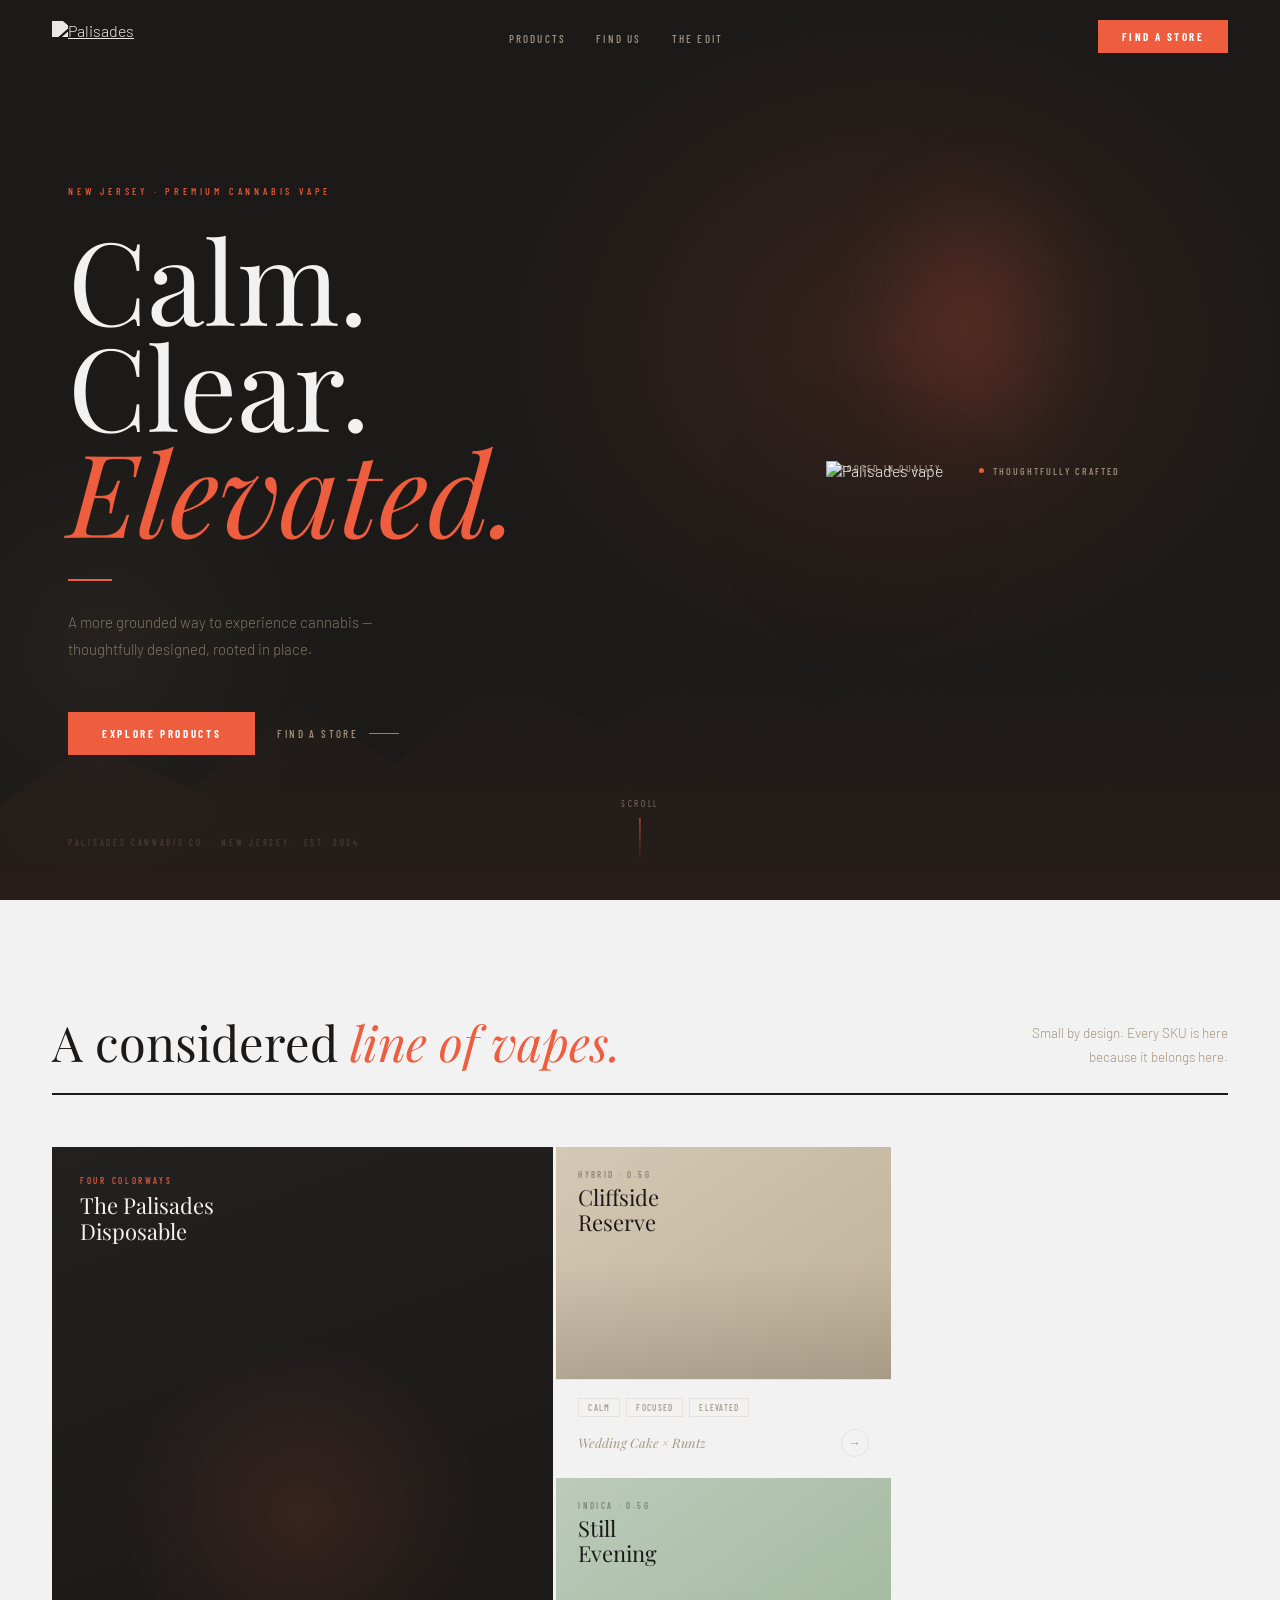
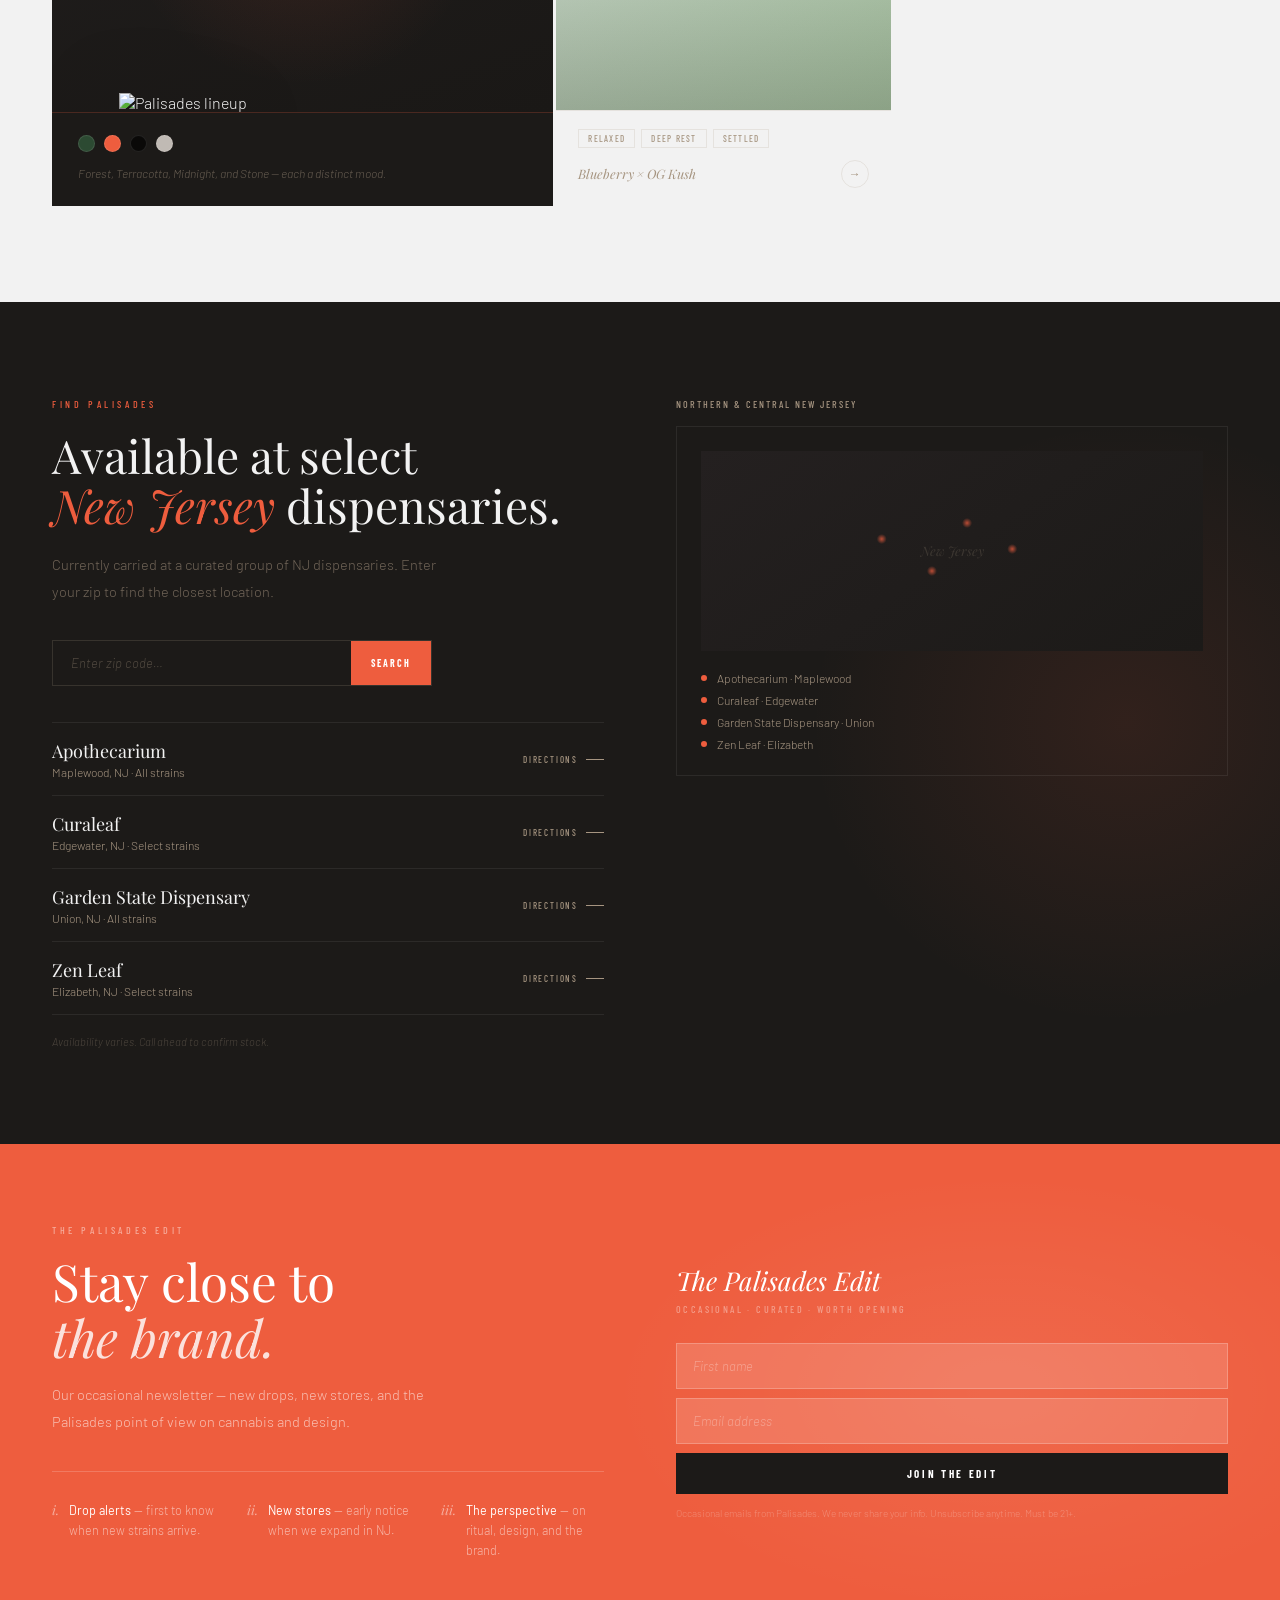
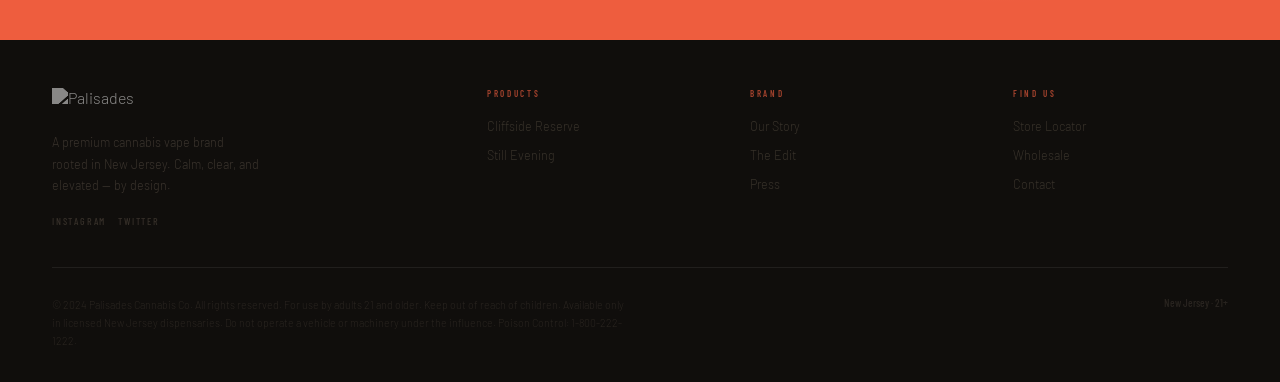
==== src/index.html @ c538869a "Initial commit - Palisades website" ====
<!DOCTYPE html>
<html lang="en">
<head>
<meta charset="UTF-8"/>
<meta name="viewport" content="width=device-width, initial-scale=1.0"/>
<title>Palisades — Calm. Clear. Elevated.</title>
<link rel="preconnect" href="https://fonts.googleapis.com"/>
<link rel="preconnect" href="https://fonts.gstatic.com" crossorigin/>
<link href="https://fonts.googleapis.com/css2?family=Playfair+Display:ital,wght@0,400;0,700;1,400;1,700&family=Barlow+Condensed:wght@300;400;500;600;700&family=Barlow:wght@300;400&display=swap" rel="stylesheet"/>
<style>

:root {
  --orange:    #EE5D3E;
  --orange-dk: #D44A2C;
  --light:     #F2F2F2;
  --taupe:     #A69581;
  --ink:       #1C1A18;
  --deep:      #100E0C;
  --line:      rgba(166,149,129,0.18);
  --line-dark: rgba(255,255,255,0.07);
}

*,*::before,*::after { margin:0; padding:0; box-sizing:border-box; }
html { scroll-behavior:smooth; }
body {
  background: var(--ink);
  color: var(--light);
  font-family: 'Barlow', sans-serif;
  font-weight: 300;
  overflow-x: hidden;
}
body::after {
  content:''; position:fixed; inset:0; pointer-events:none; z-index:997; opacity:.2;
  background-image:url("data:image/svg+xml,%3Csvg xmlns='http://www.w3.org/2000/svg' width='240' height='240'%3E%3Cfilter id='g'%3E%3CfeTurbulence type='fractalNoise' baseFrequency='.85' numOctaves='4' stitchTiles='stitch'/%3E%3C/filter%3E%3Crect width='240' height='240' filter='url(%23g)' opacity='.05'/%3E%3C/svg%3E");
}

/* ── NAV ── */
nav {
  position:fixed; top:0; left:0; right:0; z-index:300;
  padding:20px 52px;
  display:flex; align-items:center; justify-content:space-between;
  transition:background .4s, border-color .4s;
  border-bottom:1px solid transparent;
}
nav.scrolled {
  background:rgba(28,26,24,.94);
  backdrop-filter:blur(16px);
  border-bottom-color:var(--line-dark);
}
.nav-logo img { height:32px; width:auto; display:block; filter:brightness(0) invert(1); opacity:.9; }
.nav-links { display:flex; gap:30px; list-style:none; }
.nav-links a {
  font-family:'Barlow Condensed',sans-serif;
  font-size:11px; font-weight:500;
  letter-spacing:.2em; text-transform:uppercase;
  color:var(--taupe); text-decoration:none; transition:color .2s;
}
.nav-links a:hover { color:var(--light); }
.nav-cta {
  font-family:'Barlow Condensed',sans-serif;
  font-size:11px; font-weight:700;
  letter-spacing:.22em; text-transform:uppercase;
  color:#fff; background:var(--orange);
  padding:10px 24px; text-decoration:none; transition:background .2s;
}
.nav-cta:hover { background:var(--orange-dk); }

/* ════════════════════════════════
   1. HERO
════════════════════════════════ */
.hero {
  min-height:100vh;
  display:grid; grid-template-columns:52% 48%;
  position:relative; overflow:hidden;
  background:var(--ink);
}
.hero::before {
  content:''; position:absolute; inset:0;
  background:
    radial-gradient(ellipse 55% 65% at 70% 38%, rgba(238,93,62,.13) 0%,transparent 58%),
    radial-gradient(ellipse 35% 50% at 8%  72%, rgba(166,149,129,.06) 0%,transparent 52%);
}
/* cliff silhouette bottom */
.hero::after {
  content:''; position:absolute;
  bottom:0; left:0; right:0; height:28%;
  background:linear-gradient(to top, rgba(238,93,62,.055) 0%, transparent 100%);
  clip-path:polygon(0 62%,7% 38%,15% 56%,23% 22%,31% 46%,39% 8%,47% 32%,56% 2%,64% 24%,72% 0%,80% 18%,88% 4%,95% 14%,100% 6%,100% 100%,0 100%);
}

.hero-l {
  position:relative; z-index:2;
  display:flex; flex-direction:column; justify-content:center;
  padding:140px 68px 100px;
}
.hero-kicker {
  font-family:'Barlow Condensed',sans-serif;
  font-size:10px; font-weight:500;
  letter-spacing:.38em; text-transform:uppercase;
  color:var(--orange); margin-bottom:28px;
  opacity:0; animation:up .8s ease .2s forwards;
}
.hero-h1 {
  font-family:'Playfair Display',serif;
  font-size:clamp(68px,9vw,124px);
  font-weight:400; line-height:.92;
  color:var(--light); margin-bottom:36px;
  opacity:0; animation:up 1s ease .4s forwards;
}
.hero-h1 em { font-style:italic; color:var(--orange); display:block; }

/* thin orange rule */
.hero-rule {
  width:44px; height:2px; background:var(--orange);
  margin-bottom:28px;
  opacity:0; animation:up .9s ease .55s forwards;
}
.hero-p {
  font-size:15px; line-height:1.85;
  color:rgba(166,149,129,.72);
  max-width:360px; margin-bottom:48px;
  opacity:0; animation:up .9s ease .65s forwards;
}
.hero-btns {
  display:flex; align-items:center; gap:22px;
  opacity:0; animation:up .9s ease .8s forwards;
}
.btn-fill {
  font-family:'Barlow Condensed',sans-serif;
  font-size:11px; font-weight:700;
  letter-spacing:.24em; text-transform:uppercase;
  color:#fff; background:var(--orange);
  padding:15px 34px; text-decoration:none; transition:background .2s;
}
.btn-fill:hover { background:var(--orange-dk); }
.btn-ghost {
  font-family:'Barlow Condensed',sans-serif;
  font-size:11px; font-weight:500;
  letter-spacing:.22em; text-transform:uppercase;
  color:var(--taupe); text-decoration:none;
  display:flex; align-items:center; gap:11px; transition:color .2s;
}
.btn-ghost::after {
  content:''; display:block; width:30px; height:1px;
  background:var(--orange); transition:width .3s;
}
.btn-ghost:hover { color:var(--light); }
.btn-ghost:hover::after { width:46px; }

/* hero brand tagline — vertical */
.hero-stamp {
  position:absolute; bottom:52px; left:68px; z-index:2;
  font-family:'Barlow Condensed',sans-serif;
  font-size:9px; font-weight:500;
  letter-spacing:.3em; text-transform:uppercase;
  color:rgba(166,149,129,.28);
  opacity:0; animation:fadeIn .8s ease 1.4s forwards;
}

.hero-r {
  position:relative; z-index:2;
  display:flex; align-items:center; justify-content:center;
  padding:120px 36px 80px;
  opacity:0; animation:fadeIn 1.4s ease .5s forwards;
}
.hero-product {
  position:relative;
  display:flex; align-items:center; justify-content:center;
}
.hero-glow {
  position:absolute;
  width:280px; height:380px; bottom:-32px;
  background:radial-gradient(ellipse at center, rgba(238,93,62,.2) 0%, transparent 62%);
  filter:blur(30px); left:50%; transform:translateX(-50%);
}
.hero-img {
  width:clamp(200px,23vw,300px); height:auto; display:block;
  position:relative; z-index:2;
  filter:drop-shadow(0 44px 72px rgba(0,0,0,.6));
}
.hero-floats {
  position:absolute; inset:0; pointer-events:none;
}
.hf {
  position:absolute;
  font-family:'Barlow Condensed',sans-serif;
  font-size:10px; font-weight:500;
  letter-spacing:.2em; text-transform:uppercase;
  color:var(--taupe);
  display:flex; align-items:center; gap:9px; white-space:nowrap;
}
.hf::before {
  content:''; display:block; width:5px; height:5px;
  border-radius:50%; background:var(--orange); flex-shrink:0;
}
.hf-1 { top:22%; right:0; }
.hf-2 { bottom:28%; left:0; }

/* scroll cue */
.hero-scroll {
  position:absolute; bottom:38px; left:50%; transform:translateX(-50%);
  z-index:3; display:flex; flex-direction:column; align-items:center; gap:9px;
  opacity:0; animation:fadeIn .8s ease 1.8s forwards;
}
.scroll-needle {
  width:1px; height:44px;
  background:linear-gradient(to bottom, var(--orange), transparent);
  animation:needle 2.4s ease infinite;
}
.scroll-lbl {
  font-family:'Barlow Condensed',sans-serif;
  font-size:9px; letter-spacing:.28em; text-transform:uppercase; color:var(--taupe);
}

/* ════════════════════════════════
   2. PRODUCTS
════════════════════════════════ */
.products {
  background:var(--light);
  padding:96px 52px;
}
.products-head {
  max-width:1280px; margin:0 auto 52px;
  display:flex; justify-content:space-between; align-items:flex-end;
  padding-bottom:24px; border-bottom:2px solid var(--ink);
}
.products-head-l .eyebrow {
  font-family:'Barlow Condensed',sans-serif;
  font-size:10px; font-weight:500; letter-spacing:.36em; text-transform:uppercase;
  color:var(--orange); margin-bottom:10px;
}
.products-head-title {
  font-family:'Playfair Display',serif;
  font-size:clamp(32px,3.8vw,52px); font-weight:400;
  color:var(--ink); line-height:1.1;
}
.products-head-title em { font-style:italic; color:var(--orange); }
.products-head-note {
  font-size:13.5px; color:var(--taupe);
  max-width:240px; text-align:right; line-height:1.75;
}

.product-grid {
  max-width:1280px; margin:0 auto;
  display:grid; grid-template-columns:1.5fr 1fr 1fr; gap:3px;
}

/* ── Showcase card ── */
.p-show {
  background:var(--ink);
  display:flex; flex-direction:column; overflow:hidden;
}
.p-show-visual {
  flex:1; position:relative; min-height:480px; overflow:hidden;
  background:linear-gradient(160deg, #232020 0%, #1A1816 100%);
  display:flex; align-items:flex-end; justify-content:center;
}
.p-show-visual::before {
  content:''; position:absolute; inset:0;
  background:radial-gradient(ellipse 65% 55% at 50% 65%, rgba(238,93,62,.12) 0%,transparent 55%);
}
.p-show-img {
  width:88%; max-width:400px; display:block;
  object-fit:contain; padding:36px 16px 0;
  position:relative; z-index:2;
  filter:drop-shadow(0 16px 40px rgba(0,0,0,.55));
}
.p-show-tag {
  position:absolute; top:28px; left:28px; z-index:3;
}
.p-show-tag .eyebrow {
  font-family:'Barlow Condensed',sans-serif;
  font-size:9px; font-weight:500; letter-spacing:.3em; text-transform:uppercase;
  color:var(--orange); margin-bottom:6px;
}
.p-show-tag-name {
  font-family:'Playfair Display',serif;
  font-size:22px; font-weight:400; color:var(--light); line-height:1.2;
}
.p-show-foot {
  padding:22px 26px;
  border-top:1px solid rgba(238,93,62,.22);
}
.swatches { display:flex; gap:9px; margin-bottom:12px; }
.sw {
  width:17px; height:17px; border-radius:50%;
  border:1.5px solid rgba(255,255,255,.1); cursor:pointer; transition:transform .2s;
}
.sw:hover { transform:scale(1.3); }
.sw-f { background:#2C4A32; }
.sw-o { background:var(--orange); }
.sw-b { background:#0A0908; }
.sw-s { background:#C0BAB4; }
.p-show-tagline { font-size:12px; color:rgba(166,149,129,.55); font-style:italic; line-height:1.6; }

/* ── SKU cards ── */
.sku-stack { display:flex; flex-direction:column; gap:3px; }
.sku {
  flex:1; background:var(--light); overflow:hidden; cursor:pointer;
  display:flex; flex-direction:column;
}
.sku-visual {
  position:relative; min-height:232px; overflow:hidden;
}
.sku-bg {
  position:absolute; inset:0;
  transition:transform .6s cubic-bezier(.25,.46,.45,.94);
}
.sku:hover .sku-bg { transform:scale(1.05); }
.skub-1 { background:linear-gradient(145deg,#D4C8B4 0%,#BEB098 100%); }
.skub-2 { background:linear-gradient(145deg,#BCCABC 0%,#9EB898 100%); }
.sku-shade {
  position:absolute; inset:0;
  background:linear-gradient(to top, rgba(28,26,24,.14) 0%, transparent 50%);
}
.sku-label { position:absolute; top:22px; left:22px; z-index:2; }
.sku-type {
  font-family:'Barlow Condensed',sans-serif;
  font-size:9px; font-weight:500; letter-spacing:.26em; text-transform:uppercase;
  color:rgba(28,26,24,.42); margin-bottom:5px;
}
.sku-name {
  font-family:'Playfair Display',serif;
  font-size:22px; font-weight:400; color:var(--ink); line-height:1.15;
}
.sku-info {
  padding:18px 22px; border-top:1px solid var(--line);
  flex:1; display:flex; flex-direction:column; justify-content:space-between;
}
.sku-tags { display:flex; gap:6px; flex-wrap:wrap; margin-bottom:12px; }
.tag {
  font-family:'Barlow Condensed',sans-serif;
  font-size:9px; font-weight:500; letter-spacing:.14em; text-transform:uppercase;
  color:var(--taupe); border:1px solid var(--line); padding:3px 9px;
}
.sku-row { display:flex; justify-content:space-between; align-items:center; }
.sku-genetics {
  font-family:'Playfair Display',serif;
  font-size:13px; font-style:italic; color:var(--taupe);
}
.sku-arrow {
  width:28px; height:28px; border-radius:50%;
  border:1px solid var(--line); display:flex; align-items:center; justify-content:center;
  font-size:12px; color:var(--taupe); text-decoration:none; transition:all .25s;
}
.sku:hover .sku-arrow { background:var(--orange); border-color:var(--orange); color:#fff; }

/* ════════════════════════════════
   3. FIND US
════════════════════════════════ */
.find {
  background:var(--ink);
  padding:96px 52px;
  position:relative; overflow:hidden;
}
.find::before {
  content:''; position:absolute; inset:0;
  background:radial-gradient(ellipse 45% 65% at 88% 50%, rgba(238,93,62,.1) 0%,transparent 55%);
}
.find-inner {
  max-width:1280px; margin:0 auto; position:relative; z-index:2;
  display:grid; grid-template-columns:1fr 1fr; gap:72px; align-items:start;
}

.find-l .eyebrow {
  font-family:'Barlow Condensed',sans-serif;
  font-size:10px; font-weight:500; letter-spacing:.36em; text-transform:uppercase;
  color:var(--orange); margin-bottom:20px;
}
.find-h {
  font-family:'Playfair Display',serif;
  font-size:clamp(30px,3.6vw,52px); font-weight:400;
  color:var(--light); line-height:1.1; margin-bottom:20px;
}
.find-h em { font-style:italic; color:var(--orange); }
.find-p {
  font-size:14.5px; line-height:1.85;
  color:rgba(166,149,129,.6); margin-bottom:36px; max-width:400px;
}

.zip-wrap {
  display:flex; max-width:380px;
  border:1px solid rgba(166,149,129,.2); margin-bottom:36px;
}
.zip-in {
  flex:1; padding:14px 18px;
  background:transparent; border:none; outline:none;
  font-family:'Barlow',sans-serif; font-size:13px; font-weight:300; color:var(--light);
}
.zip-in::placeholder { color:rgba(166,149,129,.38); font-style:italic; }
.zip-go {
  padding:0 20px; background:var(--orange); border:none;
  font-family:'Barlow Condensed',sans-serif;
  font-size:10px; font-weight:700;
  letter-spacing:.2em; text-transform:uppercase;
  color:#fff; cursor:pointer; transition:background .2s;
}
.zip-go:hover { background:var(--orange-dk); }

.store-rows { border-top:1px solid var(--line-dark); }
.s-row {
  display:flex; justify-content:space-between; align-items:center;
  padding:16px 0; border-bottom:1px solid var(--line-dark);
}
.s-name {
  font-family:'Playfair Display',serif;
  font-size:18px; font-weight:400; color:var(--light);
}
.s-loc { font-size:12px; color:var(--taupe); margin-top:2px; }
.s-link {
  font-family:'Barlow Condensed',sans-serif;
  font-size:9px; font-weight:500; letter-spacing:.2em; text-transform:uppercase;
  color:var(--taupe); text-decoration:none;
  display:flex; align-items:center; gap:8px;
  white-space:nowrap; transition:color .2s;
}
.s-link::after { content:''; display:block; width:18px; height:1px; background:currentColor; transition:width .3s; }
.s-link:hover { color:var(--orange); }
.s-link:hover::after { width:28px; }
.find-caveat { margin-top:20px; font-size:11px; color:rgba(166,149,129,.35); font-style:italic; }

/* map */
.find-r {}
.find-map-label {
  font-family:'Barlow Condensed',sans-serif;
  font-size:10px; font-weight:500; letter-spacing:.2em; text-transform:uppercase;
  color:var(--taupe); margin-bottom:16px;
}
.map-box { border:1px solid var(--line-dark); padding:24px; }
.map-vis {
  width:100%; height:200px; position:relative; overflow:hidden;
  background:linear-gradient(145deg,#242020 0%,#1C1A18 100%);
  display:flex; align-items:center; justify-content:center; margin-bottom:20px;
}
.map-vis::before {
  content:''; position:absolute; inset:0;
  background:
    radial-gradient(circle 5px at 36% 44%, var(--orange) 0%,transparent 100%),
    radial-gradient(circle 5px at 53% 36%, var(--orange) 0%,transparent 100%),
    radial-gradient(circle 5px at 46% 60%, var(--orange) 0%,transparent 100%),
    radial-gradient(circle 5px at 62% 49%, var(--orange) 0%,transparent 100%);
  opacity:.75;
}
.map-vis-lbl {
  font-family:'Playfair Display',serif;
  font-size:13px; font-style:italic; color:rgba(166,149,129,.22); pointer-events:none;
}
.map-key { display:flex; flex-direction:column; gap:8px; }
.mk-row { display:flex; align-items:center; gap:10px; font-size:12px; color:var(--taupe); }
.mk-dot { width:6px; height:6px; border-radius:50%; background:var(--orange); flex-shrink:0; }

/* ════════════════════════════════
   4. THE EDIT (email) + FOOTER
════════════════════════════════ */
.edit-wrap {
  background:var(--orange);
  padding:80px 52px;
  position:relative; overflow:hidden;
}
.edit-wrap::before {
  content:''; position:absolute; inset:0;
  background:radial-gradient(ellipse 55% 80% at 78% 50%, rgba(255,255,255,.07) 0%,transparent 55%);
}
.edit-inner {
  max-width:1280px; margin:0 auto; position:relative; z-index:2;
  display:grid; grid-template-columns:1fr 1fr; gap:72px; align-items:center;
}
.edit-l .eyebrow {
  font-family:'Barlow Condensed',sans-serif;
  font-size:10px; font-weight:500; letter-spacing:.36em; text-transform:uppercase;
  color:rgba(255,255,255,.48); margin-bottom:18px;
}
.edit-h {
  font-family:'Playfair Display',serif;
  font-size:clamp(32px,4vw,56px); font-weight:400;
  color:#fff; line-height:1.08; margin-bottom:16px;
}
.edit-h em { font-style:italic; opacity:.82; }
.edit-p { font-size:14.5px; line-height:1.85; color:rgba(255,255,255,.6); max-width:400px; }

/* three perks in one line */
.edit-perks {
  display:flex; gap:32px; margin-top:36px;
  padding-top:28px; border-top:1px solid rgba(255,255,255,.18);
}
.ep {
  display:flex; align-items:flex-start; gap:10px; flex:1;
}
.ep-n {
  font-family:'Playfair Display',serif;
  font-size:13px; font-style:italic; color:rgba(255,255,255,.5);
  flex-shrink:0; padding-top:1px;
}
.ep-t { font-size:12.5px; color:rgba(255,255,255,.55); line-height:1.6; }
.ep-t strong { color:#fff; font-weight:400; }

.edit-r { display:flex; flex-direction:column; }
.edit-name {
  font-family:'Playfair Display',serif;
  font-size:26px; font-style:italic; font-weight:400; color:#fff; margin-bottom:5px;
}
.edit-sub {
  font-family:'Barlow Condensed',sans-serif;
  font-size:10px; font-weight:500; letter-spacing:.24em; text-transform:uppercase;
  color:rgba(255,255,255,.38); margin-bottom:28px;
}
.e-form { display:flex; flex-direction:column; gap:9px; }
.e-in {
  padding:14px 16px;
  background:rgba(255,255,255,.14); border:1px solid rgba(255,255,255,.22); outline:none;
  font-family:'Barlow',sans-serif; font-size:13px; font-weight:300; color:#fff;
  transition:border-color .25s;
}
.e-in::placeholder { color:rgba(255,255,255,.32); font-style:italic; }
.e-in:focus { border-color:rgba(255,255,255,.55); }
.e-btn {
  padding:14px;
  background:var(--ink); border:none;
  font-family:'Barlow Condensed',sans-serif;
  font-size:11px; font-weight:700; letter-spacing:.24em; text-transform:uppercase;
  color:#fff; cursor:pointer; transition:background .2s;
}
.e-btn:hover { background:#000; }
.e-consent { font-size:10px; color:rgba(255,255,255,.28); line-height:1.6; margin-top:2px; }

/* ── FOOTER ── */
footer {
  background:var(--deep);
  padding:48px 52px 32px;
}
.ft-row {
  max-width:1280px; margin:0 auto;
  display:grid; grid-template-columns:1.8fr 1fr 1fr 1fr;
  gap:48px; padding-bottom:40px;
  border-bottom:1px solid var(--line-dark); margin-bottom:28px;
}
.ft-brand img {
  height:32px; width:auto; display:block;
  filter:brightness(0) invert(1); opacity:.5; margin-bottom:12px;
}
.ft-desc { font-size:12.5px; line-height:1.75; color:rgba(166,149,129,.28); max-width:210px; margin-bottom:18px; }
.ft-socials { display:flex; gap:12px; }
.ft-soc {
  font-family:'Barlow Condensed',sans-serif;
  font-size:10px; font-weight:500; letter-spacing:.18em; text-transform:uppercase;
  color:rgba(166,149,129,.25); text-decoration:none; transition:color .2s;
}
.ft-soc:hover { color:var(--orange); }
.ft-col-h {
  font-family:'Barlow Condensed',sans-serif;
  font-size:9px; font-weight:600; letter-spacing:.3em; text-transform:uppercase;
  color:var(--orange); opacity:.65; margin-bottom:16px;
}
.ft-links { list-style:none; display:flex; flex-direction:column; gap:10px; }
.ft-links a { font-size:12.5px; color:rgba(166,149,129,.26); text-decoration:none; transition:color .2s; }
.ft-links a:hover { color:var(--light); }
.ft-bottom {
  max-width:1280px; margin:0 auto;
  display:flex; justify-content:space-between; align-items:flex-start;
  flex-wrap:wrap; gap:14px;
}
.ft-legal { font-size:10.5px; line-height:1.7; color:rgba(166,149,129,.17); max-width:580px; }
.ft-copy {
  font-family:'Barlow Condensed',sans-serif;
  font-size:11px; font-weight:500; color:rgba(166,149,129,.17); white-space:nowrap;
}

/* ── REVEAL ── */
.reveal { opacity:0; transform:translateY(24px); transition:opacity .85s ease,transform .85s ease; }
.reveal.in { opacity:1; transform:translateY(0); }
.d1{transition-delay:.1s}.d2{transition-delay:.2s}.d3{transition-delay:.3s}

/* ── KEYFRAMES ── */
@keyframes up     { from{opacity:0;transform:translateY(20px)}to{opacity:1;transform:translateY(0)} }
@keyframes fadeIn { from{opacity:0}to{opacity:1} }
@keyframes needle { 0%,100%{opacity:.3}50%{opacity:1} }

/* ── RESPONSIVE ── */
@media(max-width:1024px){
  nav{padding:18px 24px}
  .nav-links,.nav-cta{display:none}
  .hero{grid-template-columns:1fr;min-height:auto}
  .hero-l{padding:120px 28px 52px}
  .hero-r{min-height:340px;padding:28px}
  .hf-1,.hf-2{display:none}
  .products{padding:72px 24px}
  .product-grid{grid-template-columns:1fr}
  .products-head{flex-direction:column;gap:14px}
  .products-head-note{text-align:left;max-width:100%}
  .find{padding:72px 24px}
  .find-inner{grid-template-columns:1fr}
  .edit-wrap{padding:72px 24px}
  .edit-inner{grid-template-columns:1fr}
  .edit-perks{flex-direction:column;gap:16px}
  footer{padding:44px 24px 28px}
  .ft-row{grid-template-columns:1fr 1fr;gap:28px}
}
</style>
</head>
<body>

<!-- NAV -->
<nav id="nav">
  <a href="#" class="nav-logo"><img src="logo.png" alt="Palisades"/></a>
  <ul class="nav-links">
    <li><a href="#products">Products</a></li>
    <li><a href="#find">Find Us</a></li>
    <li><a href="#edit">The Edit</a></li>
  </ul>
  <a href="#find" class="nav-cta">Find a Store</a>
</nav>

<!-- 1. HERO -->
<section class="hero">
  <div class="hero-l">
    <p class="hero-kicker">New Jersey · Premium Cannabis Vape</p>
    <h1 class="hero-h1">Calm.<br>Clear.<br><em>Elevated.</em></h1>
    <div class="hero-rule"></div>
    <p class="hero-p">A more grounded way to experience cannabis — thoughtfully designed, rooted in place.</p>
    <div class="hero-btns">
      <a href="#products" class="btn-fill">Explore Products</a>
      <a href="#find" class="btn-ghost">Find a Store</a>
    </div>
  </div>

  <div class="hero-r">
    <div class="hero-product">
      <div class="hero-glow"></div>
      <img class="hero-img" src="product-hero.jpeg" alt="Palisades vape"/>
      <div class="hero-floats">
        <span class="hf hf-1">Thoughtfully crafted</span>
        <span class="hf hf-2">Rooted in quality</span>
      </div>
    </div>
  </div>

  <span class="hero-stamp">Palisades Cannabis Co. · New Jersey · Est. 2024</span>
  <div class="hero-scroll">
    <span class="scroll-lbl">Scroll</span>
    <div class="scroll-needle"></div>
  </div>
</section>

<!-- 2. PRODUCTS -->
<section class="products" id="products">
  <div class="products-head reveal">
    <div>
      <p class="eyebrow">The Collection</p>
      <h2 class="products-head-title">A considered <em>line of vapes.</em></h2>
    </div>
    <p class="products-head-note">Small by design. Every SKU is here because it belongs here.</p>
  </div>

  <div class="product-grid">
    <div class="p-show reveal">
      <div class="p-show-visual">
        <div class="p-show-tag">
          <p class="eyebrow">Four Colorways</p>
          <div class="p-show-tag-name">The Palisades<br>Disposable</div>
        </div>
        <img class="p-show-img" src="product-lineup.png" alt="Palisades lineup"/>
      </div>
      <div class="p-show-foot">
        <div class="swatches">
          <div class="sw sw-f" title="Forest"></div>
          <div class="sw sw-o" title="Terracotta"></div>
          <div class="sw sw-b" title="Midnight"></div>
          <div class="sw sw-s" title="Stone"></div>
        </div>
        <p class="p-show-tagline">Forest, Terracotta, Midnight, and Stone — each a distinct mood.</p>
      </div>
    </div>

    <div class="sku-stack">
      <div class="sku reveal d1">
        <div class="sku-visual">
          <div class="sku-bg skub-1"></div>
          <div class="sku-shade"></div>
          <div class="sku-label">
            <div class="sku-type">Hybrid · 0.5g</div>
            <div class="sku-name">Cliffside<br>Reserve</div>
          </div>
        </div>
        <div class="sku-info">
          <div class="sku-tags">
            <span class="tag">Calm</span>
            <span class="tag">Focused</span>
            <span class="tag">Elevated</span>
          </div>
          <div class="sku-row">
            <span class="sku-genetics">Wedding Cake × Runtz</span>
            <a href="#" class="sku-arrow">→</a>
          </div>
        </div>
      </div>

      <div class="sku reveal d2">
        <div class="sku-visual">
          <div class="sku-bg skub-2"></div>
          <div class="sku-shade"></div>
          <div class="sku-label">
            <div class="sku-type">Indica · 0.5g</div>
            <div class="sku-name">Still<br>Evening</div>
          </div>
        </div>
        <div class="sku-info">
          <div class="sku-tags">
            <span class="tag">Relaxed</span>
            <span class="tag">Deep rest</span>
            <span class="tag">Settled</span>
          </div>
          <div class="sku-row">
            <span class="sku-genetics">Blueberry × OG Kush</span>
            <a href="#" class="sku-arrow">→</a>
          </div>
        </div>
      </div>
    </div>
  </div>
</section>

<!-- 3. FIND US -->
<section class="find" id="find">
  <div class="find-inner">
    <div class="find-l">
      <p class="eyebrow reveal">Find Palisades</p>
      <h2 class="find-h reveal d1">Available at select<br><em>New Jersey</em> dispensaries.</h2>
      <p class="find-p reveal d1">Currently carried at a curated group of NJ dispensaries. Enter your zip to find the closest location.</p>
      <div class="zip-wrap reveal d2">
        <input class="zip-in" type="text" placeholder="Enter zip code…" maxlength="5"/>
        <button class="zip-go">Search</button>
      </div>
      <div class="store-rows reveal d2">
        <div class="s-row">
          <div><div class="s-name">Apothecarium</div><div class="s-loc">Maplewood, NJ · All strains</div></div>
          <a href="#" class="s-link">Directions</a>
        </div>
        <div class="s-row">
          <div><div class="s-name">Curaleaf</div><div class="s-loc">Edgewater, NJ · Select strains</div></div>
          <a href="#" class="s-link">Directions</a>
        </div>
        <div class="s-row">
          <div><div class="s-name">Garden State Dispensary</div><div class="s-loc">Union, NJ · All strains</div></div>
          <a href="#" class="s-link">Directions</a>
        </div>
        <div class="s-row">
          <div><div class="s-name">Zen Leaf</div><div class="s-loc">Elizabeth, NJ · Select strains</div></div>
          <a href="#" class="s-link">Directions</a>
        </div>
      </div>
      <p class="find-caveat reveal">Availability varies. Call ahead to confirm stock.</p>
    </div>

    <div class="find-r reveal d2">
      <p class="find-map-label">Northern &amp; central New Jersey</p>
      <div class="map-box">
        <div class="map-vis"><span class="map-vis-lbl">New Jersey</span></div>
        <div class="map-key">
          <div class="mk-row"><div class="mk-dot"></div>Apothecarium · Maplewood</div>
          <div class="mk-row"><div class="mk-dot"></div>Curaleaf · Edgewater</div>
          <div class="mk-row"><div class="mk-dot"></div>Garden State Dispensary · Union</div>
          <div class="mk-row"><div class="mk-dot"></div>Zen Leaf · Elizabeth</div>
        </div>
      </div>
    </div>
  </div>
</section>

<!-- 4. THE EDIT -->
<section class="edit-wrap" id="edit">
  <div class="edit-inner">
    <div class="edit-l reveal">
      <p class="eyebrow">The Palisades Edit</p>
      <h2 class="edit-h">Stay close to<br><em>the brand.</em></h2>
      <p class="edit-p">Our occasional newsletter — new drops, new stores, and the Palisades point of view on cannabis and design.</p>
      <div class="edit-perks">
        <div class="ep"><span class="ep-n">i.</span><p class="ep-t"><strong>Drop alerts</strong> — first to know when new strains arrive.</p></div>
        <div class="ep"><span class="ep-n">ii.</span><p class="ep-t"><strong>New stores</strong> — early notice when we expand in NJ.</p></div>
        <div class="ep"><span class="ep-n">iii.</span><p class="ep-t"><strong>The perspective</strong> — on ritual, design, and the brand.</p></div>
      </div>
    </div>
    <div class="edit-r reveal d2">
      <div class="edit-name">The Palisades Edit</div>
      <div class="edit-sub">Occasional · Curated · Worth opening</div>
      <div class="e-form">
        <input class="e-in" id="e-name" type="text" placeholder="First name"/>
        <input class="e-in" id="e-email" type="email" placeholder="Email address"/>
        <button class="e-btn" id="e-sub">Join the Edit</button>
        <p class="e-consent">Occasional emails from Palisades. We never share your info. Unsubscribe anytime. Must be 21+.</p>
      </div>
    </div>
  </div>
</section>

<!-- FOOTER -->
<footer>
  <div class="ft-row">
    <div class="ft-brand">
      <img src="logo.png" alt="Palisades"/>
      <p class="ft-desc">A premium cannabis vape brand rooted in New Jersey. Calm, clear, and elevated — by design.</p>
      <div class="ft-socials">
        <a href="#" class="ft-soc">Instagram</a>
        <a href="#" class="ft-soc">Twitter</a>
      </div>
    </div>
    <div>
      <div class="ft-col-h">Products</div>
      <ul class="ft-links">
        <li><a href="#">Cliffside Reserve</a></li>
        <li><a href="#">Still Evening</a></li>
      </ul>
    </div>
    <div>
      <div class="ft-col-h">Brand</div>
      <ul class="ft-links">
        <li><a href="#">Our Story</a></li>
        <li><a href="#">The Edit</a></li>
        <li><a href="#">Press</a></li>
      </ul>
    </div>
    <div>
      <div class="ft-col-h">Find Us</div>
      <ul class="ft-links">
        <li><a href="#">Store Locator</a></li>
        <li><a href="#">Wholesale</a></li>
        <li><a href="#">Contact</a></li>
      </ul>
    </div>
  </div>
  <div class="ft-bottom">
    <p class="ft-legal">© 2024 Palisades Cannabis Co. All rights reserved. For use by adults 21 and older. Keep out of reach of children. Available only in licensed New Jersey dispensaries. Do not operate a vehicle or machinery under the influence. Poison Control: 1-800-222-1222.</p>
    <p class="ft-copy">New Jersey · 21+</p>
  </div>
</footer>

<script>
const nav = document.getElementById('nav');
window.addEventListener('scroll', () =>
  nav.classList.toggle('scrolled', window.scrollY > 60), { passive:true });

const obs = new IntersectionObserver(
  entries => entries.forEach(e => { if (e.isIntersecting) e.target.classList.add('in'); }),
  { threshold: 0.1 }
);
document.querySelectorAll('.reveal').forEach(el => obs.observe(el));

document.querySelector('.zip-go').addEventListener('click', () => {
  const v = document.querySelector('.zip-in').value.trim();
  if (v.length === 5 && /^\d+$/.test(v))
    alert('All 4 Palisades locations are in northern & central NJ.');
});

document.getElementById('e-sub').addEventListener('click', () => {
  if (document.getElementById('e-email').value.includes('@')) {
    const b = document.getElementById('e-sub');
    b.textContent = "You're in — welcome to the Edit.";
    b.style.background = '#111'; b.disabled = true;
  }
});
</script>
</body>
</html>
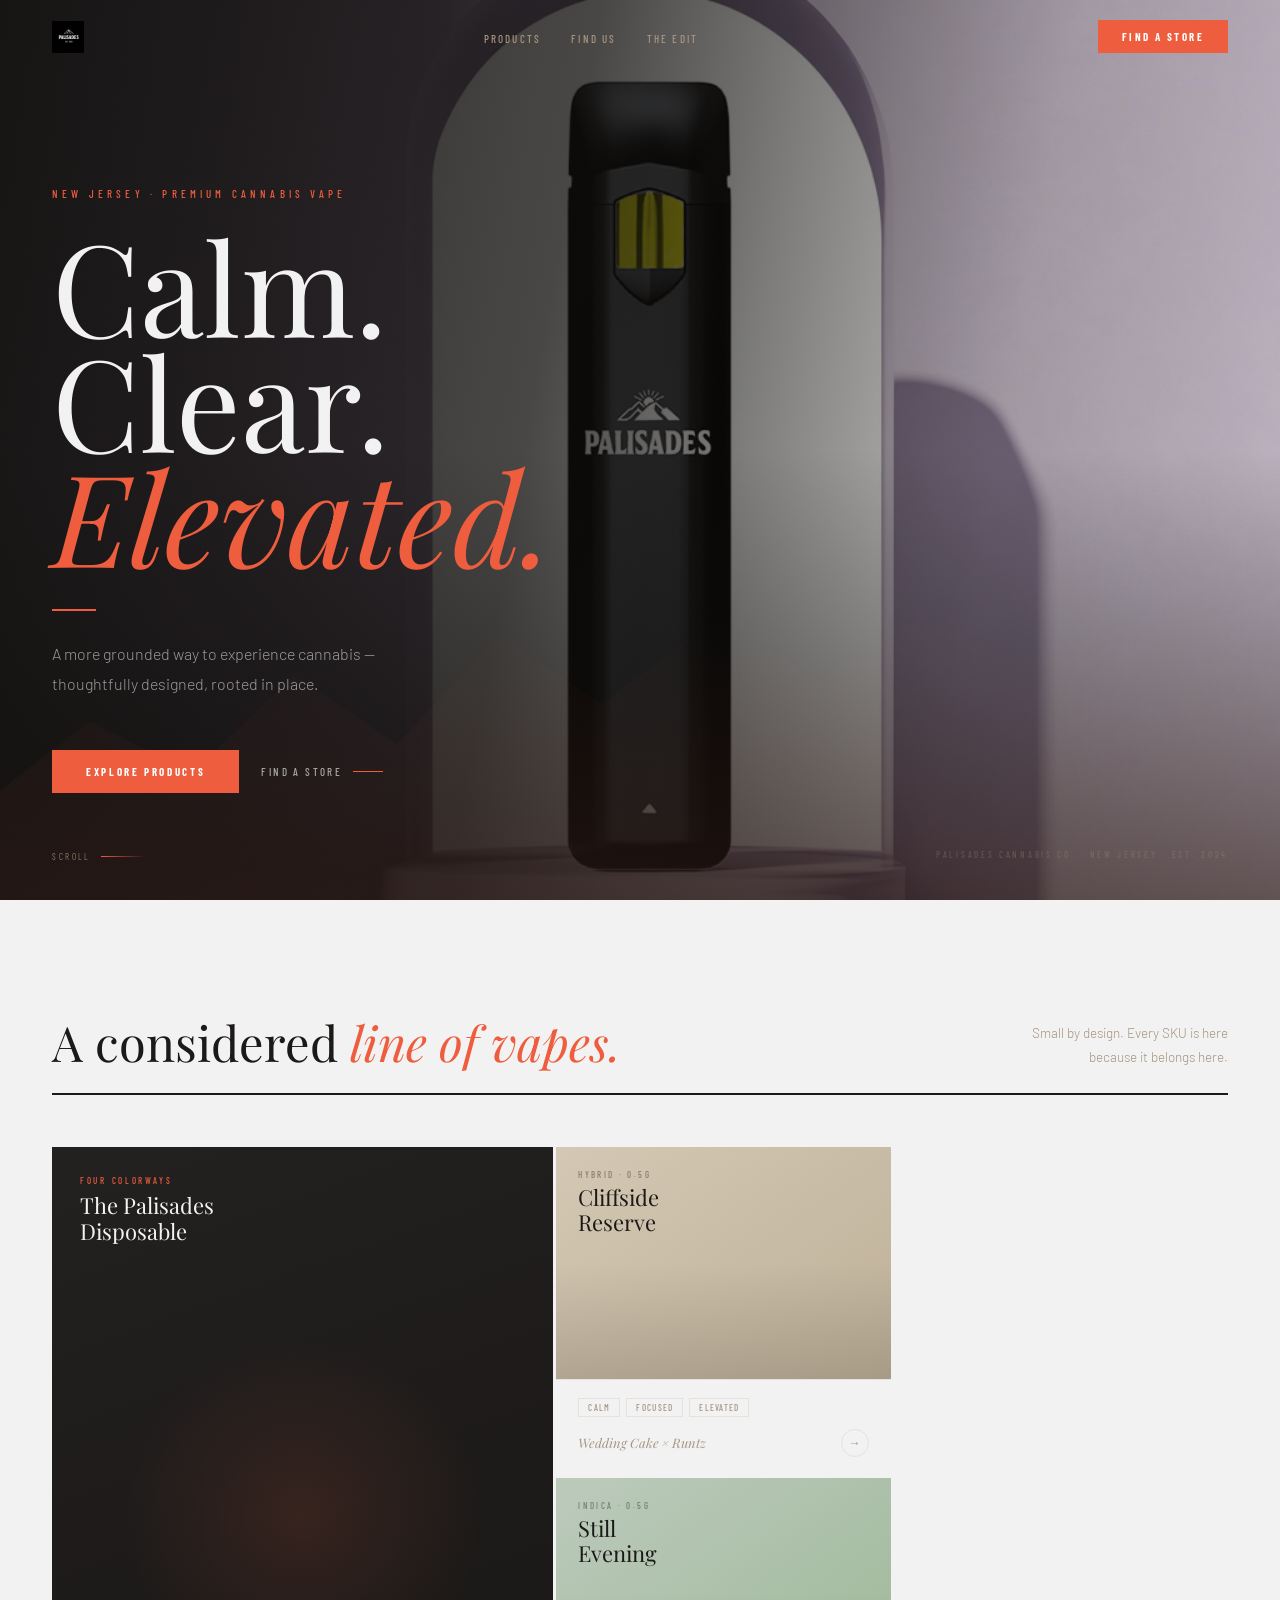
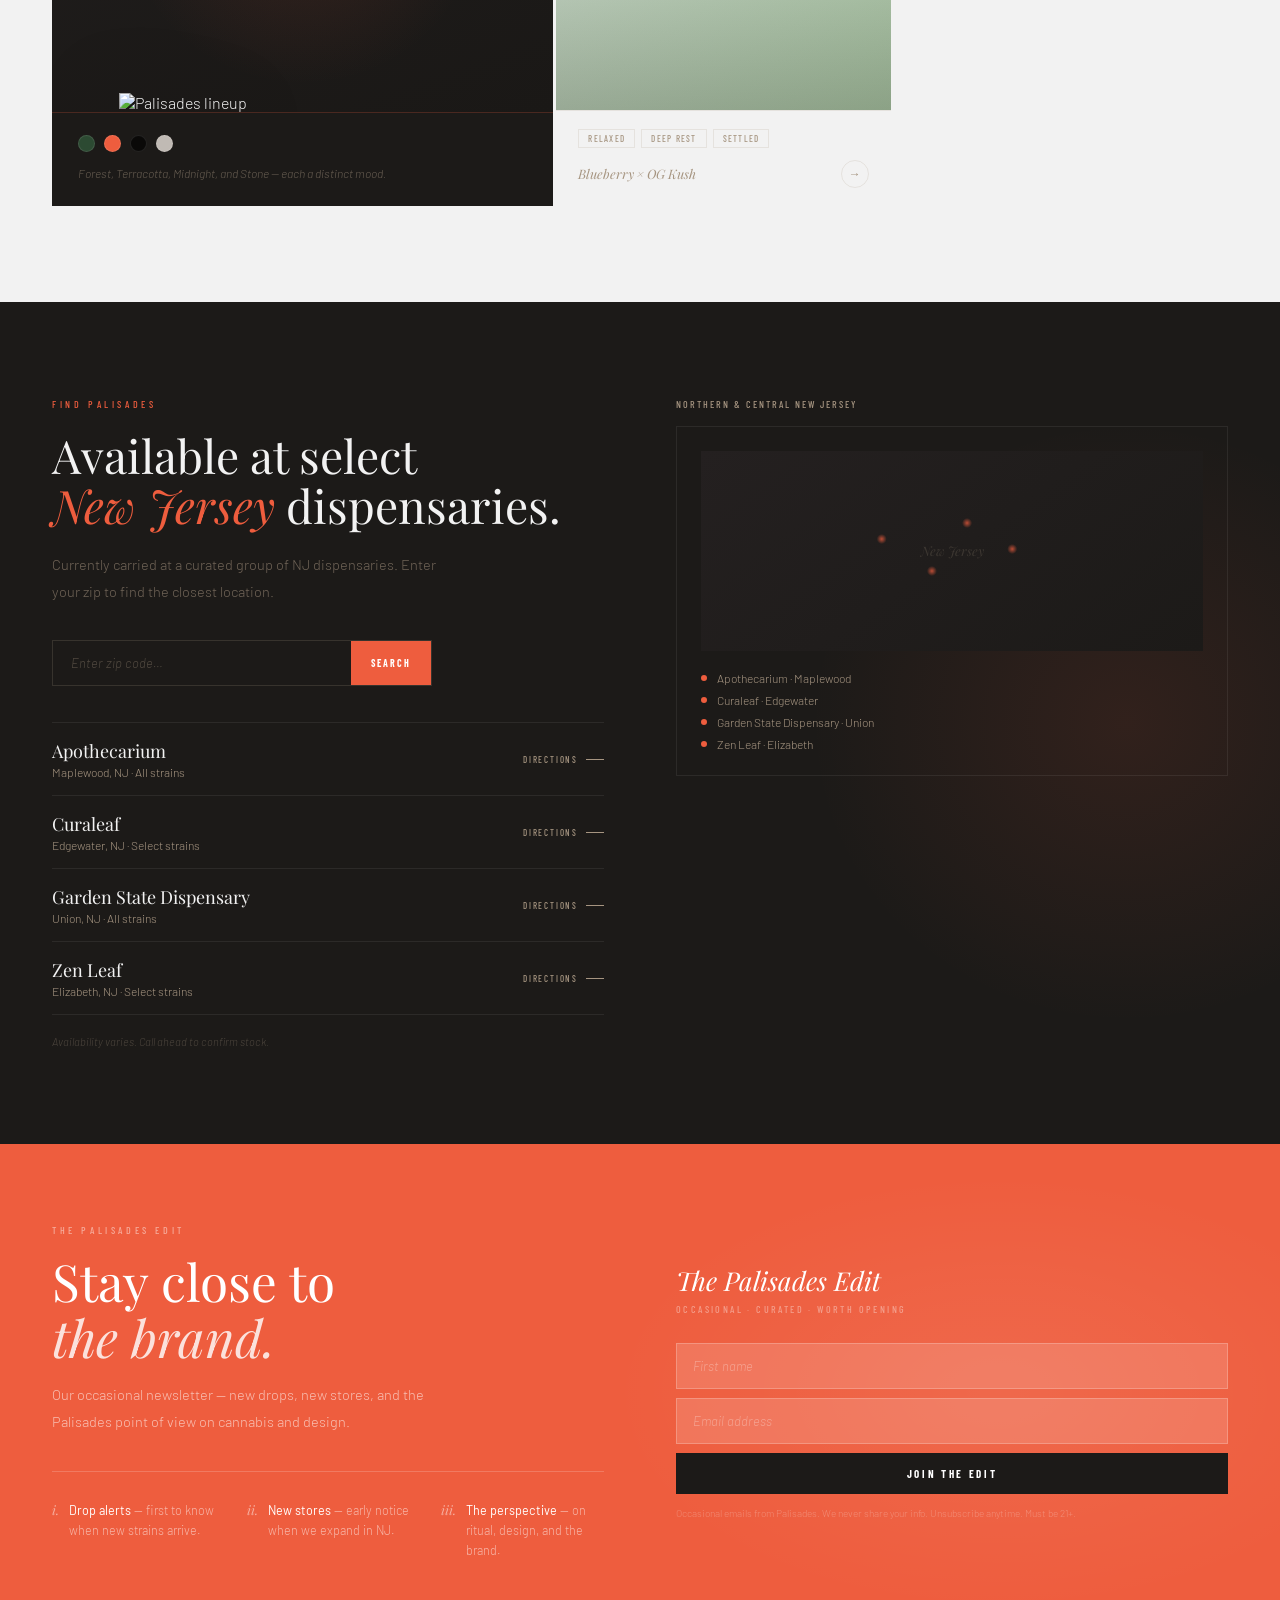
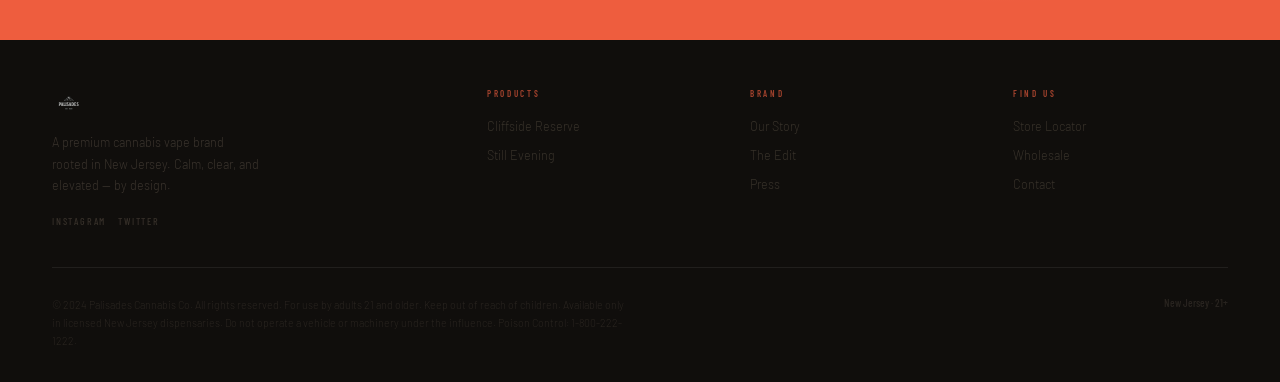
==== commit 9dd61c9b: "Add marketing site (site/): web-ready assets, Leaflet map, email CTA, new dispensaries - site/: inde" ====
--- a/src/index.html
+++ b/src/index.html
@@ -47,7 +47,7 @@
   backdrop-filter:blur(16px);
   border-bottom-color:var(--line-dark);
 }
-.nav-logo img { height:32px; width:auto; display:block; filter:brightness(0) invert(1); opacity:.9; }
+.nav-logo img { height:32px; width:auto; display:block; filter:invert(1); opacity:.95; mix-blend-mode:lighten; }
 .nav-links { display:flex; gap:30px; list-style:none; }
 .nav-links a {
   font-family:'Barlow Condensed',sans-serif;
@@ -66,64 +66,67 @@
 .nav-cta:hover { background:var(--orange-dk); }
 
 /* ════════════════════════════════
-   1. HERO
+   1. HERO — full-bleed background like palisades-live
 ════════════════════════════════ */
 .hero {
   min-height:100vh;
-  display:grid; grid-template-columns:52% 48%;
+  display:flex; align-items:center;
   position:relative; overflow:hidden;
-  background:var(--ink);
-}
-.hero::before {
-  content:''; position:absolute; inset:0;
+}
+.hero-bg {
+  position:absolute; inset:0;
+  background-image:url('assets/images/product-hero.png');
+  background-size:cover;
+  background-position:center;
+  background-repeat:no-repeat;
+}
+.hero-overlay {
+  position:absolute; inset:0;
   background:
-    radial-gradient(ellipse 55% 65% at 70% 38%, rgba(238,93,62,.13) 0%,transparent 58%),
-    radial-gradient(ellipse 35% 50% at 8%  72%, rgba(166,149,129,.06) 0%,transparent 52%);
-}
-/* cliff silhouette bottom */
-.hero::after {
-  content:''; position:absolute;
-  bottom:0; left:0; right:0; height:28%;
-  background:linear-gradient(to top, rgba(238,93,62,.055) 0%, transparent 100%);
+    linear-gradient(100deg, rgba(16,14,12,.93) 0%, rgba(16,14,12,.76) 42%, rgba(16,14,12,.28) 75%, rgba(16,14,12,.12) 100%),
+    linear-gradient(to top, rgba(16,14,12,.6) 0%, transparent 50%);
+}
+.hero-cliff {
+  position:absolute; bottom:0; left:0; right:0; height:32%;
+  background:linear-gradient(to top, rgba(238,93,62,.07) 0%, transparent 100%);
   clip-path:polygon(0 62%,7% 38%,15% 56%,23% 22%,31% 46%,39% 8%,47% 32%,56% 2%,64% 24%,72% 0%,80% 18%,88% 4%,95% 14%,100% 6%,100% 100%,0 100%);
 }
-
-.hero-l {
+.hero-content {
   position:relative; z-index:2;
-  display:flex; flex-direction:column; justify-content:center;
-  padding:140px 68px 100px;
+  max-width:660px;
+  padding:0 52px;
+  margin-top:80px;
 }
 .hero-kicker {
   font-family:'Barlow Condensed',sans-serif;
-  font-size:10px; font-weight:500;
+  font-size:11px; font-weight:500;
   letter-spacing:.38em; text-transform:uppercase;
   color:var(--orange); margin-bottom:28px;
-  opacity:0; animation:up .8s ease .2s forwards;
+  opacity:0; animation:up .8s ease .3s forwards;
 }
 .hero-h1 {
   font-family:'Playfair Display',serif;
-  font-size:clamp(68px,9vw,124px);
-  font-weight:400; line-height:.92;
+  font-size:clamp(72px,10vw,136px);
+  font-weight:400; line-height:.9;
   color:var(--light); margin-bottom:36px;
-  opacity:0; animation:up 1s ease .4s forwards;
+  opacity:0; animation:up 1s ease .5s forwards;
 }
 .hero-h1 em { font-style:italic; color:var(--orange); display:block; }
 
-/* thin orange rule */
 .hero-rule {
   width:44px; height:2px; background:var(--orange);
   margin-bottom:28px;
-  opacity:0; animation:up .9s ease .55s forwards;
+  opacity:0; animation:up .9s ease .65s forwards;
 }
 .hero-p {
-  font-size:15px; line-height:1.85;
-  color:rgba(166,149,129,.72);
-  max-width:360px; margin-bottom:48px;
-  opacity:0; animation:up .9s ease .65s forwards;
+  font-size:16px; line-height:1.85;
+  color:rgba(242,242,242,.6);
+  max-width:380px; margin-bottom:52px;
+  opacity:0; animation:up .9s ease .75s forwards;
 }
 .hero-btns {
   display:flex; align-items:center; gap:22px;
-  opacity:0; animation:up .9s ease .8s forwards;
+  opacity:0; animation:up .9s ease .9s forwards;
 }
 .btn-fill {
   font-family:'Barlow Condensed',sans-serif;
@@ -137,7 +140,7 @@
   font-family:'Barlow Condensed',sans-serif;
   font-size:11px; font-weight:500;
   letter-spacing:.22em; text-transform:uppercase;
-  color:var(--taupe); text-decoration:none;
+  color:rgba(242,242,242,.65); text-decoration:none;
   display:flex; align-items:center; gap:11px; transition:color .2s;
 }
 .btn-ghost::after {
@@ -147,69 +150,27 @@
 .btn-ghost:hover { color:var(--light); }
 .btn-ghost:hover::after { width:46px; }
 
-/* hero brand tagline — vertical */
+.hero-scroll {
+  position:absolute; bottom:38px; left:52px; z-index:3;
+  display:flex; align-items:center; gap:12px;
+  opacity:0; animation:fadeIn .8s ease 1.8s forwards;
+}
+.scroll-needle {
+  width:44px; height:1px;
+  background:linear-gradient(to right, var(--orange), transparent);
+  animation:needle 2.4s ease infinite;
+}
+.scroll-lbl {
+  font-family:'Barlow Condensed',sans-serif;
+  font-size:9px; letter-spacing:.28em; text-transform:uppercase; color:var(--taupe);
+}
 .hero-stamp {
-  position:absolute; bottom:52px; left:68px; z-index:2;
+  position:absolute; bottom:40px; right:52px; z-index:3;
   font-family:'Barlow Condensed',sans-serif;
   font-size:9px; font-weight:500;
   letter-spacing:.3em; text-transform:uppercase;
-  color:rgba(166,149,129,.28);
-  opacity:0; animation:fadeIn .8s ease 1.4s forwards;
-}
-
-.hero-r {
-  position:relative; z-index:2;
-  display:flex; align-items:center; justify-content:center;
-  padding:120px 36px 80px;
-  opacity:0; animation:fadeIn 1.4s ease .5s forwards;
-}
-.hero-product {
-  position:relative;
-  display:flex; align-items:center; justify-content:center;
-}
-.hero-glow {
-  position:absolute;
-  width:280px; height:380px; bottom:-32px;
-  background:radial-gradient(ellipse at center, rgba(238,93,62,.2) 0%, transparent 62%);
-  filter:blur(30px); left:50%; transform:translateX(-50%);
-}
-.hero-img {
-  width:clamp(200px,23vw,300px); height:auto; display:block;
-  position:relative; z-index:2;
-  filter:drop-shadow(0 44px 72px rgba(0,0,0,.6));
-}
-.hero-floats {
-  position:absolute; inset:0; pointer-events:none;
-}
-.hf {
-  position:absolute;
-  font-family:'Barlow Condensed',sans-serif;
-  font-size:10px; font-weight:500;
-  letter-spacing:.2em; text-transform:uppercase;
-  color:var(--taupe);
-  display:flex; align-items:center; gap:9px; white-space:nowrap;
-}
-.hf::before {
-  content:''; display:block; width:5px; height:5px;
-  border-radius:50%; background:var(--orange); flex-shrink:0;
-}
-.hf-1 { top:22%; right:0; }
-.hf-2 { bottom:28%; left:0; }
-
-/* scroll cue */
-.hero-scroll {
-  position:absolute; bottom:38px; left:50%; transform:translateX(-50%);
-  z-index:3; display:flex; flex-direction:column; align-items:center; gap:9px;
-  opacity:0; animation:fadeIn .8s ease 1.8s forwards;
-}
-.scroll-needle {
-  width:1px; height:44px;
-  background:linear-gradient(to bottom, var(--orange), transparent);
-  animation:needle 2.4s ease infinite;
-}
-.scroll-lbl {
-  font-family:'Barlow Condensed',sans-serif;
-  font-size:9px; letter-spacing:.28em; text-transform:uppercase; color:var(--taupe);
+  color:rgba(166,149,129,.3);
+  opacity:0; animation:fadeIn .8s ease 1.6s forwards;
 }
 
 /* ════════════════════════════════
@@ -536,7 +497,7 @@
 }
 .ft-brand img {
   height:32px; width:auto; display:block;
-  filter:brightness(0) invert(1); opacity:.5; margin-bottom:12px;
+  filter:invert(1); opacity:.7; mix-blend-mode:lighten; margin-bottom:12px;
 }
 .ft-desc { font-size:12.5px; line-height:1.75; color:rgba(166,149,129,.28); max-width:210px; margin-bottom:18px; }
 .ft-socials { display:flex; gap:12px; }
@@ -579,10 +540,7 @@
 @media(max-width:1024px){
   nav{padding:18px 24px}
   .nav-links,.nav-cta{display:none}
-  .hero{grid-template-columns:1fr;min-height:auto}
-  .hero-l{padding:120px 28px 52px}
-  .hero-r{min-height:340px;padding:28px}
-  .hf-1,.hf-2{display:none}
+  .hero-content{padding:0 28px}
   .products{padding:72px 24px}
   .product-grid{grid-template-columns:1fr}
   .products-head{flex-direction:column;gap:14px}
@@ -601,7 +559,7 @@
 
 <!-- NAV -->
 <nav id="nav">
-  <a href="#" class="nav-logo"><img src="logo.png" alt="Palisades"/></a>
+  <a href="#" class="nav-logo"><img src="assets/images/logo.png" alt="Palisades"/></a>
   <ul class="nav-links">
     <li><a href="#products">Products</a></li>
     <li><a href="#find">Find Us</a></li>
@@ -610,9 +568,12 @@
   <a href="#find" class="nav-cta">Find a Store</a>
 </nav>
 
-<!-- 1. HERO -->
+<!-- 1. HERO (full-bleed like palisades-live) -->
 <section class="hero">
-  <div class="hero-l">
+  <div class="hero-bg"></div>
+  <div class="hero-overlay"></div>
+  <div class="hero-cliff"></div>
+  <div class="hero-content">
     <p class="hero-kicker">New Jersey · Premium Cannabis Vape</p>
     <h1 class="hero-h1">Calm.<br>Clear.<br><em>Elevated.</em></h1>
     <div class="hero-rule"></div>
@@ -622,23 +583,11 @@
       <a href="#find" class="btn-ghost">Find a Store</a>
     </div>
   </div>
-
-  <div class="hero-r">
-    <div class="hero-product">
-      <div class="hero-glow"></div>
-      <img class="hero-img" src="product-hero.jpeg" alt="Palisades vape"/>
-      <div class="hero-floats">
-        <span class="hf hf-1">Thoughtfully crafted</span>
-        <span class="hf hf-2">Rooted in quality</span>
-      </div>
-    </div>
-  </div>
-
-  <span class="hero-stamp">Palisades Cannabis Co. · New Jersey · Est. 2024</span>
   <div class="hero-scroll">
     <span class="scroll-lbl">Scroll</span>
     <div class="scroll-needle"></div>
   </div>
+  <span class="hero-stamp">Palisades Cannabis Co. · New Jersey · Est. 2024</span>
 </section>
 
 <!-- 2. PRODUCTS -->
@@ -796,7 +745,7 @@
 <footer>
   <div class="ft-row">
     <div class="ft-brand">
-      <img src="logo.png" alt="Palisades"/>
+      <img src="assets/images/logo.png" alt="Palisades"/>
       <p class="ft-desc">A premium cannabis vape brand rooted in New Jersey. Calm, clear, and elevated — by design.</p>
       <div class="ft-socials">
         <a href="#" class="ft-soc">Instagram</a>
